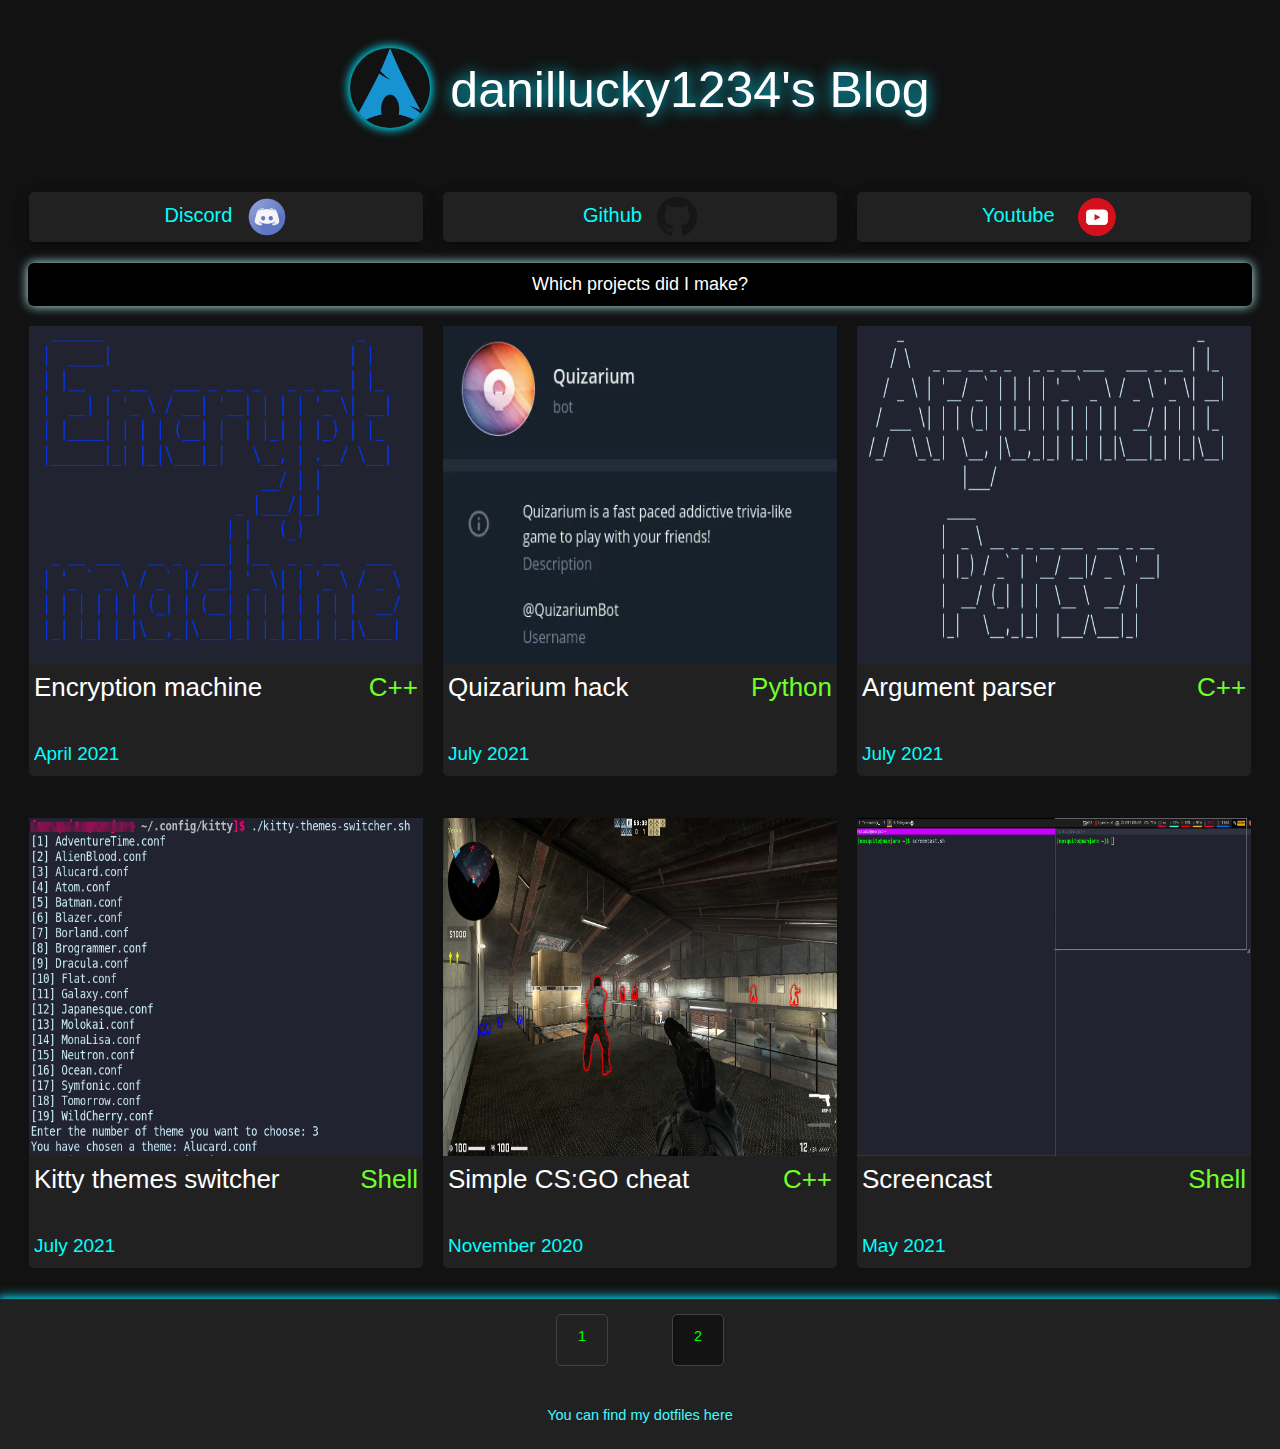
==== index.html @ 560f86c9 "Added two html pages, pc-oriented css and images" ====
<!DOCTYPE html>
<html lang="en">
<head>
	<meta charset="UTF-8">
	<title>danillucky1234's Blog</title>
	<link rel="stylesheet" href="style.css">
	<link rel="shortcut icon" href="images/logo.png" type="image/x-icon"/>
</head>
<body>
	<!-- HEADER -->
	<div class = "nav-wrap">
		<a href="https://danillucky1234.github.io">
			<img src="images/logo.png" alt="logo" class = "circle glow nav-img">
		</a>
		<div class="white-text-glow centered">danillucky1234's Blog</div>
	</div>

	<!-- SOCIAL MEDIA LINKS -->
	<div class = "social-media-links">
		<button class="social-buttons" onclick="window.open('https://discord.gg/TSDAs8B7nw')">Discord<img src="images/discord.png" alt="danillucky1234 discord" class = "grey btn-floating"></button>
		<button class="social-buttons" onclick="window.open('https://github.com/danillucky1234/')">Github<img src="images/github.png" alt="danillucky1234 github" class = "grey btn-floating"></button>
		<button class="social-buttons" onclick="window.open('https://www.youtube.com/channel/UCPVAeSg_Z8HE2gB78yJ5_Wg')">Youtube<img src="images/youtube.png" alt="danillucky1234 youtube" class = "grey btn-floating"></button>
	</div>

	<!-- DESCRIPTION  -->
	<div class="description">Which projects did I make?</div>

	<script src="scripts.js"></script>
	<!-- PROJECTS -->

		<div class = "row1">
			<div class = "col">
				<img src="images/projects/encryption-machine.png" alt="encryption-machine" class = "project-preview"/>
				<div class = "additional-card-info">
					<div class = "project-name">Encryption machine</div>
					<div class = "programming-language">C++</div>
					<div class = "project-date">April 2021</div>
				</div>
			</div>
			
			<div class = "col">
				<img src="images/projects/quizarium-hack.png" alt="quizarium-hack" class = "project-preview"/>
				<div class = "additional-card-info">
					<div class = "project-name">Quizarium hack</div>
					<div class = "programming-language">Python</div>
					<div class = "project-date">July 2021</div>
				</div>
			</div>
			
			<div class = "col">
				<img src="images/projects/argument-parser.png" alt="argument-parser" class = "project-preview"/>
				<div class = "additional-card-info">
					<div class = "project-name">Argument parser</div>
					<div class = "programming-language">C++</div>
					<div class = "project-date">July 2021</div>
				</div>
			</div>
		</div>

		<div class = "row1">
			<div class = "col">
				<img src="images/projects/kitty-themes-switcher.png" alt="kitty-themes-switcher" class = "project-preview"/>
				<div class = "additional-card-info">
					<div class = "project-name">Kitty themes switcher</div>
					<div class = "programming-language">Shell</div>
					<div class = "project-date">July 2021</div>
				</div>
			</div>
			
			<div class = "col">
				<img src="images/projects/csgo-cheat.png" alt="csgo-cheat" class = "project-preview"/>
				<div class = "additional-card-info">
					<div class = "project-name">Simple CS:GO cheat</div>
					<div class = "programming-language">C++</div>
					<div class = "project-date">November 2020</div>
				</div>
			</div>
			
			<div class = "col">
				<img src="images/projects/screencast.png" alt="screencast" class = "project-preview"/>
				<div class = "additional-card-info">
					<div class = "project-name">Screencast</div>
					<div class = "programming-language">Shell</div>
					<div class = "project-date">May 2021</div>
				</div>
			</div>
		</div>
		<a name="footer"></a>
	<div class="footer">
		<div class="pages">
			<a href="index.html#footer" class="specified-page" style = "background-color: #222">1</a>
			<a href="page2.html#footer" class="specified-page">2</a>
		</div>
		<div class="dotfiles">
			<a href="https://github.com/danillucky1234/dotfiles">You can find my dotfiles here</a>
		</div>
	</div>
</body>
</html>
---- style.css ----
html
{
	font-size: 14.5px;
}

body
{
	background-color: #121212;
	color: #ffffff;	
	font-family: 'Hack', sans-serif;
}

a, a:hover, a:visited, a:active
{
	color:inherit;
	text-decoration: none;
}

img
{
	border-style: none;
}

@media (max-width: 1920px)
{
	.nav-wrap
	{
		display: flex;
		align-items: center;
		justify-content: center;
	}

	.circle
	{
		border-radius: 50%;
	}

	.glow
	{
		box-shadow: 0px 0px 10px 2px rgba(0,230,255,1);
	}

	.nav-img
	{
    	width: 80px;
    	margin-right: 20px;
    	margin-bottom: 40px;
    	margin-top: 40px;
	}

	.centered-text
	{
		text-align: center;
	}

	.white-text-glow
	{
		text-shadow: 0px 0px 15px #00e2ff;
		color: #ffffff;
		font-size: 50px;
	}

	.social-media-links
	{
		padding: 0.75rem;
		display: flex;
		flex-direction: row;
	}

	.social-buttons
	{
	    flex: 1;
    	background-color: #212121;
    	border: 0;
    	border-radius: 5px;
    	cursor: pointer;
    	height: 50px;
    	color: #00ffff;
    	font-size: 20px;
    	margin: 10px;
		transition: box-shadow .25s, -webkit-box-shadow .25s;
		box-shadow: 0 8px 17px 2px rgba(0,0,0,0.14),0 3px 14px 2px rgba(0,0,0,0.12),0 5px 5px -3px rgba(0,0,0,0.2);
	}

	.social-buttons:hover
	{
		box-shadow: 3px 3px 30px #00dcff;
	}

	.grey
	{
		background-color: #212121;
	}

	.btn-floating
	{
	    display: inline-block;
    	color: #fff;
    	height: 40px;
    	line-height: 40px;
		margin-left: 15px;
		transition: background-color .3s;
		cursor: pointer;
		vertical-align: middle;
	}

	.description
	{
		background-color: #000000;
		box-shadow: 0 0 11px #bffcfb;
		padding: 0.75rem;
		text-align: center;
		margin-left: 20px;
		margin-right: 20px;
		border-radius: 6px;
		font-size: 18px;
	}

	.row1
	{
		display: flex;
		flex-direction: row;
		flex-wrap: nowrap;
		justify-content: space-between;
		padding: 0.75rem;
	}

	.col
	{
	    min-height: 1px;
    	width: 100%;
    	height: 450px;
    	background-color: #212121;
    	position: relative;
    	flex: 1;
    	border-radius: 5px;
    	margin: 10px;
		cursor: pointer;
	}

	.col:hover
	{
		box-shadow: 3px 3px 30px #00B0CC;
	}

	.project-preview
	{
		width: 100%;
		height: 75%;
	}

	.additional-card-info
	{
		display: grid;
		grid-template-areas:
			"a a b"
			"c c c";
    	grid-template-columns: 1fr 1fr;
	}

	.project-name
	{
		grid-area: a;
		float: left;
		color: #ffffff;
	}

	.programming-language
	{
		grid-area: b;
		float: right;
		color: #70ff2a;
	}

	.project-date
	{
		grid-area: c;
		color: #00ffff;
		font-size: 19px;
		margin: 40px 5px 0 5px;
	}

	.programming-language, .project-name
	{
		font-size: 26px;
		margin: 5px 5px 0 5px;
	}

	.footer
	{
		background-color: #212121;
		box-shadow: 0px 0px 10px 2px rgba(0,230,255,1);
		height: 150px;
		display: inline-block;
		position: absolute;
		box-sizing: border-box;
		line-height: 22.5px;
		left: 0;
		right: 0;
		margin-top: 10px;
	}

	.pages
	{
		height: 70px;
		display: flex;
		flex-direction: row;
		margin-top: 15px;
		justify-content: center;
    	color: #00ff00;
	}

	.specified-page
	{
	    padding: 10px;
    	height: 30px;
    	border: 1px solid #3f4444;
    	text-align: center;
    	margin-left: 2.5%;
    	margin-right: 2.5%;
    	cursor: pointer;
    	width: 30px;
    	border-radius: 5px;
    	background-color: #131313;
	}

	.specified-page:hover
	{
		box-shadow: 0 0 20px #53cdfd;
	}

	.dotfiles
	{
		color: #41f9ff;
		margin-top: 20px;
		text-align: center;
	}

	.dotfiles:hover
	{
		font-size: 16px;
	}

}
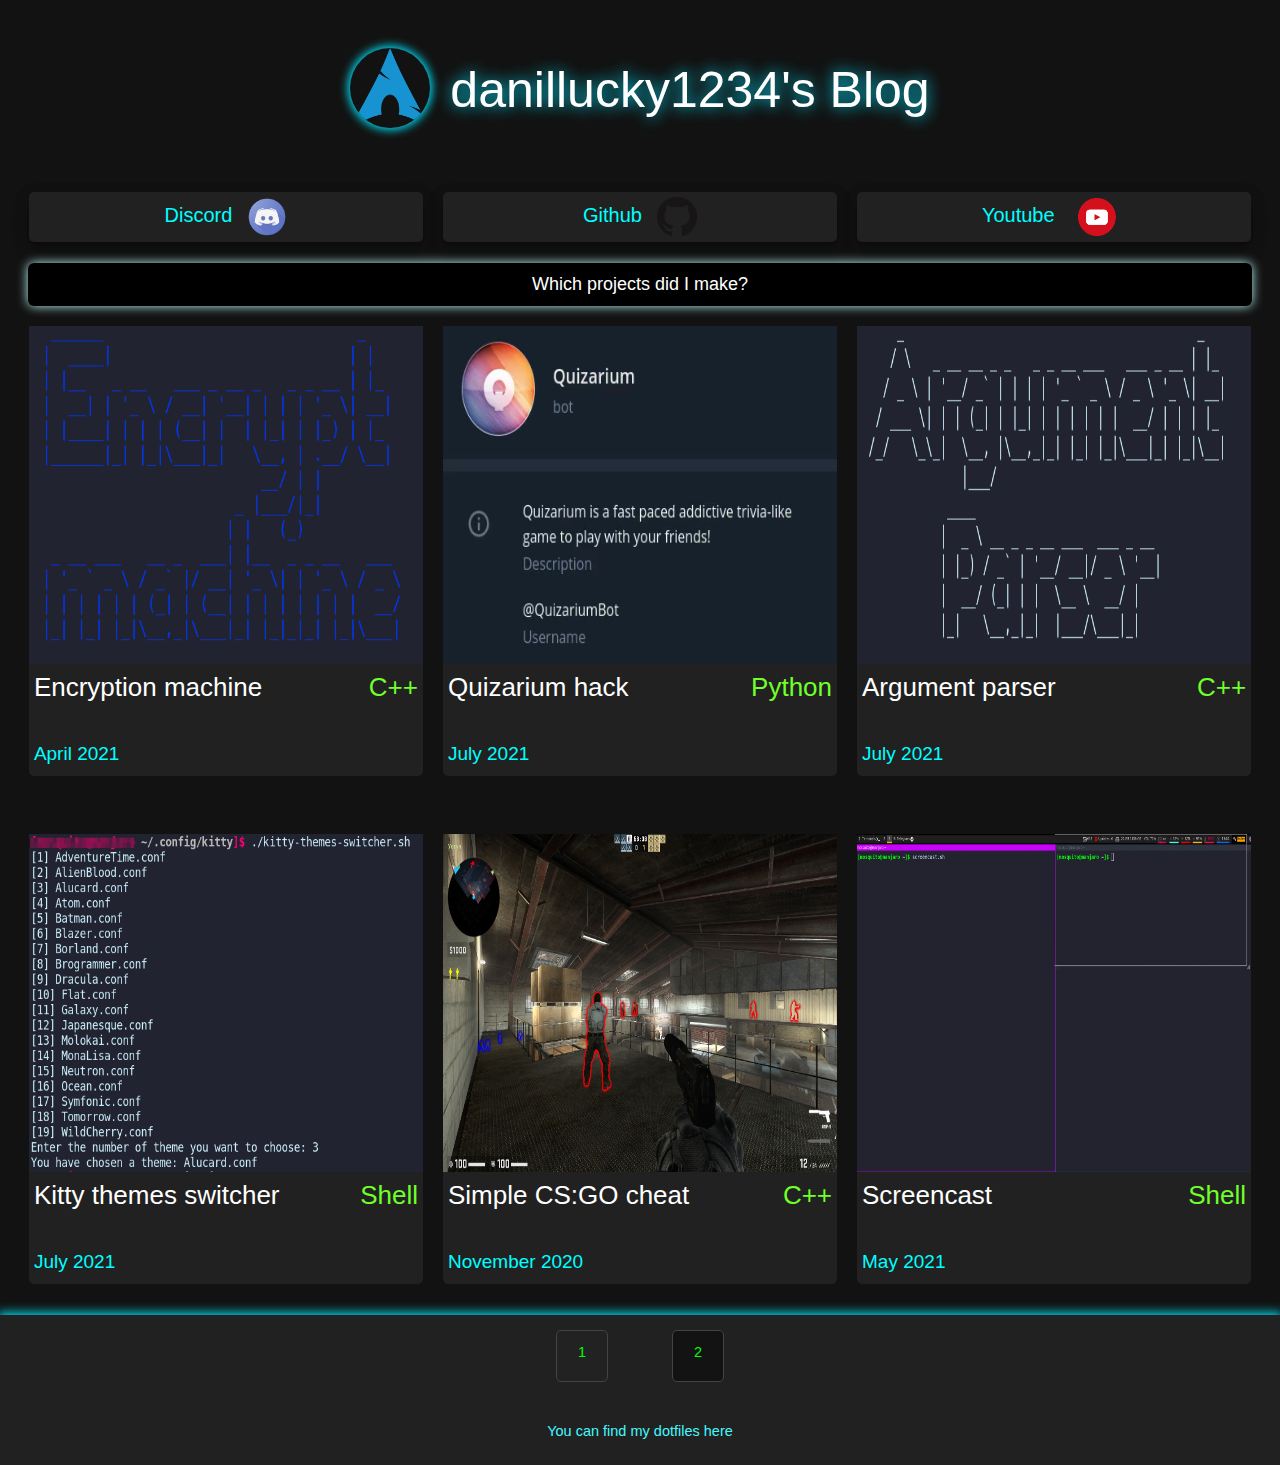
==== commit 94f76c84: "Added links to repos in cards on the site and removed unuseful images" ====
--- a/index.html
+++ b/index.html
@@ -29,25 +29,25 @@
 	<!-- PROJECTS -->
 
 		<div class = "row1">
-			<div class = "col">
+			<a href = "https://github.com/danillucky1234/encryption-machine" class = "col">
 				<img src="images/projects/encryption-machine.png" alt="encryption-machine" class = "project-preview"/>
 				<div class = "additional-card-info">
 					<div class = "project-name">Encryption machine</div>
 					<div class = "programming-language">C++</div>
 					<div class = "project-date">April 2021</div>
 				</div>
-			</div>
+			</a>
 			
-			<div class = "col">
+			<a href = "https://github.com/danillucky1234/quizarium-hack" class = "col">
 				<img src="images/projects/quizarium-hack.png" alt="quizarium-hack" class = "project-preview"/>
 				<div class = "additional-card-info">
 					<div class = "project-name">Quizarium hack</div>
 					<div class = "programming-language">Python</div>
 					<div class = "project-date">July 2021</div>
 				</div>
-			</div>
+			</a>
 			
-			<div class = "col">
+			<a href = "https://github.com/danillucky1234/argumentParser" class = "col">
 				<img src="images/projects/argument-parser.png" alt="argument-parser" class = "project-preview"/>
 				<div class = "additional-card-info">
 					<div class = "project-name">Argument parser</div>
@@ -55,35 +55,35 @@
 					<div class = "project-date">July 2021</div>
 				</div>
 			</div>
-		</div>
+		</a>
 
 		<div class = "row1">
-			<div class = "col">
+			<a href = "https://github.com/danillucky1234/kitty-themes-switcher" class = "col">
 				<img src="images/projects/kitty-themes-switcher.png" alt="kitty-themes-switcher" class = "project-preview"/>
 				<div class = "additional-card-info">
 					<div class = "project-name">Kitty themes switcher</div>
 					<div class = "programming-language">Shell</div>
 					<div class = "project-date">July 2021</div>
 				</div>
-			</div>
+			</a>
 			
-			<div class = "col">
+			<a href = "https://github.com/danillucky1234/Simple-csgo-cheat" class = "col">
 				<img src="images/projects/csgo-cheat.png" alt="csgo-cheat" class = "project-preview"/>
 				<div class = "additional-card-info">
 					<div class = "project-name">Simple CS:GO cheat</div>
 					<div class = "programming-language">C++</div>
 					<div class = "project-date">November 2020</div>
 				</div>
-			</div>
+			</a>
 			
-			<div class = "col">
+			<a href = "https://github.com/danillucky1234/screencast" class = "col">
 				<img src="images/projects/screencast.png" alt="screencast" class = "project-preview"/>
 				<div class = "additional-card-info">
 					<div class = "project-name">Screencast</div>
 					<div class = "programming-language">Shell</div>
 					<div class = "project-date">May 2021</div>
 				</div>
-			</div>
+			</a>
 		</div>
 		<a name="footer"></a>
 	<div class="footer">
